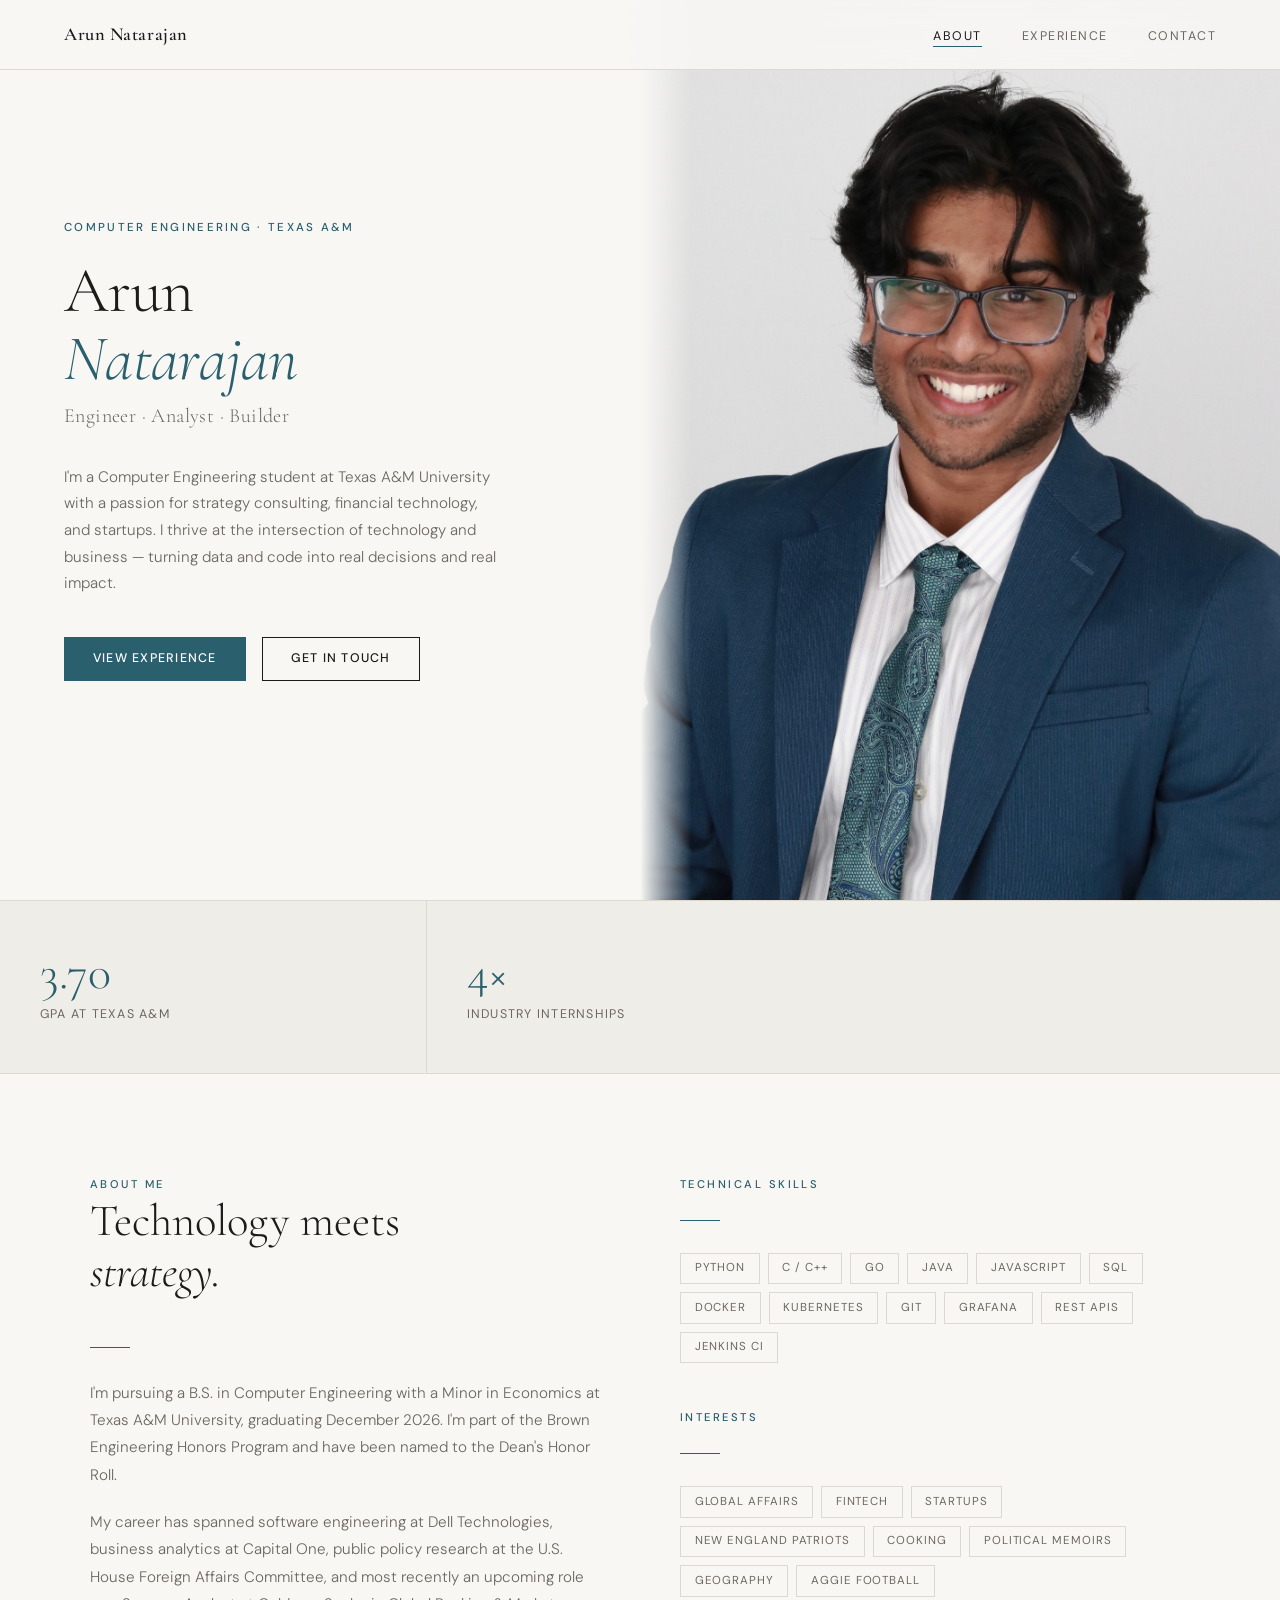
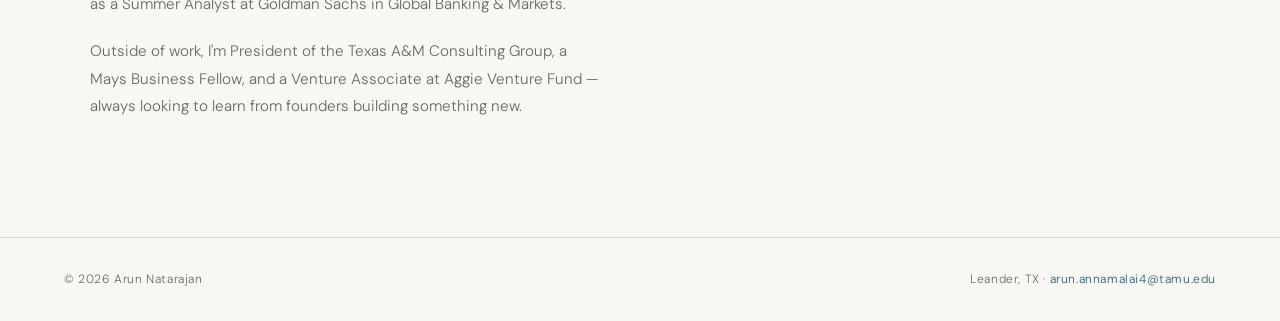
==== index.html @ ffffe1b5 "Initial website commit" ====
<!DOCTYPE html>
<html lang="en">
<head>
  <meta charset="UTF-8" />
  <meta name="viewport" content="width=device-width, initial-scale=1.0" />
  <title>Arun Natarajan</title>
  <link rel="stylesheet" href="style.css" />
</head>
<body>

  <!-- NAV -->
  <nav>
    <a href="index.html" class="nav-logo">Arun Natarajan</a>
    <ul class="nav-links">
      <li><a href="index.html" class="active">About</a></li>
      <li><a href="resume.html">Experience</a></li>
      <li><a href="contact.html">Contact</a></li>
    </ul>
  </nav>

  <!-- HERO -->
  <section class="hero" style="padding:0;">
    <div class="hero-text">
      <span class="hero-eyebrow">Computer Engineering · Texas A&M</span>
      <h1 class="hero-name">Arun<br><em>Natarajan</em></h1>
      <p class="hero-title">Engineer · Analyst · Builder</p>
      <p class="hero-bio">
        I'm a Computer Engineering student at Texas A&M University with a passion
        for strategy consulting, financial technology, and startups. I thrive at
        the intersection of technology and business — turning data and code into
        real decisions and real impact.
      </p>
      <div class="hero-cta">
        <a href="resume.html" class="btn btn-primary">View Experience</a>
        <a href="contact.html" class="btn btn-outline">Get in Touch</a>
      </div>
    </div>
    <div class="hero-image">
      <img src="headshot.jpg" alt="Arun Natarajan" />
    </div>
  </section>

  <!-- HIGHLIGHTS -->
  <section class="highlights" style="padding:0;">
    <div class="highlights-grid">
      <div class="highlight-item">
        <div class="highlight-number">3.70</div>
        <div class="highlight-label">GPA at Texas A&M</div>
      </div>
      <div class="highlight-item">
        <div class="highlight-number">4×</div>
        <div class="highlight-label">Industry Internships</div>
      </div>
    </div>
  </section>

  <!-- ABOUT -->
  <section>
    <div class="about-grid">
      <div>
        <span class="section-label">About Me</span>
        <h2 class="section-title">Technology meets<br><em style="font-family:'Cormorant Garamond',serif;font-style:italic;">strategy.</em></h2>
        <div class="divider"></div>
        <div class="about-text">
          <p>
            I'm pursuing a B.S. in Computer Engineering with a Minor in Economics at Texas A&M
            University, graduating December 2026. I'm part of the Brown Engineering Honors Program
            and have been named to the Dean's Honor Roll.
          </p>
          <p>
            My career has spanned software engineering at Dell Technologies, business analytics at
            Capital One, public policy research at the U.S. House Foreign Affairs Committee, and
            most recently an upcoming role as a Summer Analyst at Goldman Sachs in Global Banking
            & Markets.
          </p>
          <p>
            Outside of work, I'm President of the Texas A&M Consulting Group, a Mays Business
            Fellow, and a Venture Associate at Aggie Venture Fund — always looking to learn from
            founders building something new.
          </p>
        </div>
      </div>
      <div>
        <span class="section-label">Technical Skills</span>
        <div class="divider"></div>
        <div class="skills-grid">
          <span class="skill-tag">Python</span>
          <span class="skill-tag">C / C++</span>
          <span class="skill-tag">Go</span>
          <span class="skill-tag">Java</span>
          <span class="skill-tag">JavaScript</span>
          <span class="skill-tag">SQL</span>
          <span class="skill-tag">Docker</span>
          <span class="skill-tag">Kubernetes</span>
          <span class="skill-tag">Git</span>
          <span class="skill-tag">Grafana</span>
          <span class="skill-tag">REST APIs</span>
          <span class="skill-tag">Jenkins CI</span>
        </div>

        <div style="margin-top:2.5rem;">
          <span class="section-label">Interests</span>
          <div class="divider"></div>
          <div class="skills-grid">
            <span class="skill-tag">Global Affairs</span>
            <span class="skill-tag">FinTech</span>
            <span class="skill-tag">Startups</span>
            <span class="skill-tag">New England Patriots</span>
            <span class="skill-tag">Cooking</span>
            <span class="skill-tag">Political Memoirs</span>
            <span class="skill-tag">Geography</span>
            <span class="skill-tag">Aggie Football</span>
          </div>
        </div>
      </div>
    </div>
  </section>

  <!-- FOOTER -->
  <footer>
    <p>© 2026 Arun Natarajan</p>
    <p>Leander, TX · <a href="mailto:arun.annamalai4@tamu.edu" style="color:var(--accent);text-decoration:none;">arun.annamalai4@tamu.edu</a></p>
  </footer>

  <script>
    // Scroll reveal
    const observer = new IntersectionObserver((entries) => {
      entries.forEach((e, i) => {
        if (e.isIntersecting) {
          setTimeout(() => e.target.classList.add('visible'), i * 120);
        }
      });
    }, { threshold: 0.15 });

    document.querySelectorAll('.highlight-item, .exp-item').forEach(el => observer.observe(el));
  </script>
</body>
</html>
---- style.css ----
@import url('https://fonts.googleapis.com/css2?family=Cormorant+Garamond:ital,wght@0,300;0,400;0,600;1,300;1,400&family=DM+Sans:wght@300;400;500&display=swap');

*, *::before, *::after { box-sizing: border-box; margin: 0; padding: 0; }

:root {
  --bg: #F8F7F4;
  --bg2: #EFEDE8;
  --ink: #1C1C1A;
  --ink-light: #6B6860;
  --accent: #2A5F6E;
  --accent-light: #3E7F90;
  --rule: #DDD9D0;
  --white: #FFFFFF;
  --serif: 'Cormorant Garamond', Georgia, serif;
  --sans: 'DM Sans', sans-serif;
}

html { scroll-behavior: smooth; }

body {
  background: var(--bg);
  color: var(--ink);
  font-family: var(--sans);
  font-weight: 300;
  line-height: 1.6;
  min-height: 100vh;
}

/* ── NAV ── */
nav {
  position: fixed;
  top: 0; left: 0; right: 0;
  z-index: 100;
  display: flex;
  justify-content: space-between;
  align-items: center;
  padding: 1.25rem 4rem;
  background: rgba(248, 247, 244, 0.9);
  backdrop-filter: blur(12px);
  border-bottom: 1px solid var(--rule);
}

.nav-logo {
  font-family: var(--serif);
  font-size: 1.15rem;
  font-weight: 600;
  letter-spacing: 0.03em;
  color: var(--ink);
  text-decoration: none;
}

.nav-links { display: flex; gap: 2.5rem; list-style: none; }

.nav-links a {
  font-family: var(--sans);
  font-size: 0.78rem;
  font-weight: 400;
  letter-spacing: 0.12em;
  text-transform: uppercase;
  color: var(--ink-light);
  text-decoration: none;
  transition: color 0.2s;
  position: relative;
}

.nav-links a::after {
  content: '';
  position: absolute;
  bottom: -3px; left: 0;
  width: 0; height: 1px;
  background: var(--accent);
  transition: width 0.3s ease;
}

.nav-links a:hover, .nav-links a.active { color: var(--ink); }
.nav-links a:hover::after, .nav-links a.active::after { width: 100%; }

/* ── HERO ── */
.hero {
  min-height: 100vh;
  display: grid;
  grid-template-columns: 1fr 1fr;
  padding-top: 5rem;
}

.hero-text {
  display: flex;
  flex-direction: column;
  justify-content: center;
  padding: 6rem 4rem 6rem 4rem;
  animation: fadeUp 0.9s ease both;
}

.hero-eyebrow {
  font-size: 0.72rem;
  letter-spacing: 0.2em;
  text-transform: uppercase;
  color: var(--accent);
  font-weight: 500;
  margin-bottom: 1.25rem;
}

.hero-name {
  font-family: var(--serif);
  font-size: clamp(3rem, 5vw, 5rem);
  font-weight: 300;
  line-height: 1.05;
  letter-spacing: -0.01em;
  color: var(--ink);
  margin-bottom: 0.5rem;
}

.hero-name em {
  font-style: italic;
  color: var(--accent);
}

.hero-title {
  font-family: var(--serif);
  font-size: 1.25rem;
  font-weight: 300;
  color: var(--ink-light);
  margin-bottom: 2rem;
  letter-spacing: 0.02em;
}

.hero-bio {
  font-size: 0.95rem;
  color: var(--ink-light);
  max-width: 440px;
  line-height: 1.75;
  margin-bottom: 2.5rem;
}

.hero-cta {
  display: flex;
  gap: 1rem;
  flex-wrap: wrap;
}

.btn {
  display: inline-block;
  padding: 0.7rem 1.75rem;
  font-family: var(--sans);
  font-size: 0.78rem;
  letter-spacing: 0.1em;
  text-transform: uppercase;
  text-decoration: none;
  font-weight: 500;
  transition: all 0.25s ease;
  cursor: pointer;
}

.btn-primary {
  background: var(--accent);
  color: var(--white);
  border: 1px solid var(--accent);
}

.btn-primary:hover {
  background: var(--accent-light);
  border-color: var(--accent-light);
}

.btn-outline {
  background: transparent;
  color: var(--ink);
  border: 1px solid var(--ink);
}

.btn-outline:hover {
  background: var(--ink);
  color: var(--white);
}

.hero-image {
  position: relative;
  overflow: hidden;
  background: var(--bg2);
  animation: fadeIn 1.1s ease both 0.2s;
}

.hero-image img {
  width: 100%;
  height: 100%;
  object-fit: cover;
  object-position: center top;
  filter: grayscale(15%);
}

.hero-image::after {
  content: '';
  position: absolute;
  inset: 0;
  background: linear-gradient(to right, var(--bg) 0%, transparent 8%);
  pointer-events: none;
}

/* ── SECTION BASICS ── */
section { padding: 6rem 4rem; }

.section-label {
  font-size: 0.7rem;
  letter-spacing: 0.22em;
  text-transform: uppercase;
  color: var(--accent);
  font-weight: 500;
  margin-bottom: 0.75rem;
}

.section-title {
  font-family: var(--serif);
  font-size: clamp(2rem, 3.5vw, 3rem);
  font-weight: 300;
  line-height: 1.15;
  color: var(--ink);
  margin-bottom: 3rem;
}

.divider {
  width: 40px;
  height: 1px;
  background: var(--accent);
  margin: 1.5rem 0 2rem;
}

/* ── HIGHLIGHTS GRID ── */
.highlights {
  background: var(--bg2);
  border-top: 1px solid var(--rule);
  border-bottom: 1px solid var(--rule);
}

.highlights-grid {
  display: grid;
  grid-template-columns: repeat(3, 1fr);
  gap: 0;
}

.highlight-item {
  padding: 3rem 2.5rem;
  border-right: 1px solid var(--rule);
  opacity: 0;
  transform: translateY(20px);
  transition: opacity 0.6s ease, transform 0.6s ease;
}

.highlight-item.visible { opacity: 1; transform: translateY(0); }
.highlight-item:last-child { border-right: none; }

.highlight-number {
  font-family: var(--serif);
  font-size: 3rem;
  font-weight: 300;
  color: var(--accent);
  line-height: 1;
  margin-bottom: 0.5rem;
}

.highlight-label {
  font-size: 0.78rem;
  letter-spacing: 0.1em;
  text-transform: uppercase;
  color: var(--ink-light);
  font-weight: 400;
}

/* ── ABOUT SECTION ── */
.about-grid {
  display: grid;
  grid-template-columns: 1fr 1fr;
  gap: 5rem;
  align-items: start;
  max-width: 1100px;
  margin: 0 auto;
}

.about-text p {
  color: var(--ink-light);
  margin-bottom: 1.25rem;
  font-size: 0.95rem;
  line-height: 1.8;
}

.skills-grid {
  display: flex;
  flex-wrap: wrap;
  gap: 0.5rem;
  margin-top: 1.5rem;
}

.skill-tag {
  font-size: 0.72rem;
  letter-spacing: 0.08em;
  text-transform: uppercase;
  padding: 0.35rem 0.85rem;
  border: 1px solid var(--rule);
  color: var(--ink-light);
  font-weight: 400;
  transition: all 0.2s;
}

.skill-tag:hover {
  border-color: var(--accent);
  color: var(--accent);
}

/* ── RESUME PAGE ── */
.resume-layout {
  max-width: 900px;
  margin: 0 auto;
  padding: 8rem 2rem 5rem;
}

.resume-section { margin-bottom: 4rem; }

.resume-section-title {
  font-size: 0.7rem;
  letter-spacing: 0.22em;
  text-transform: uppercase;
  color: var(--accent);
  font-weight: 500;
  padding-bottom: 0.75rem;
  border-bottom: 1px solid var(--rule);
  margin-bottom: 2rem;
}

.exp-item {
  display: grid;
  grid-template-columns: 1fr auto;
  gap: 1rem;
  margin-bottom: 2.5rem;
  padding-bottom: 2.5rem;
  border-bottom: 1px solid var(--rule);
  opacity: 0;
  transform: translateY(16px);
  transition: opacity 0.5s ease, transform 0.5s ease;
}

.exp-item.visible { opacity: 1; transform: translateY(0); }
.exp-item:last-child { border-bottom: none; }

.exp-company {
  font-family: var(--serif);
  font-size: 1.35rem;
  font-weight: 400;
  color: var(--ink);
  margin-bottom: 0.15rem;
}

.exp-role {
  font-size: 0.82rem;
  letter-spacing: 0.06em;
  color: var(--accent);
  font-weight: 500;
  text-transform: uppercase;
  margin-bottom: 0.75rem;
}

.exp-meta {
  text-align: right;
  font-size: 0.78rem;
  color: var(--ink-light);
  line-height: 1.6;
  white-space: nowrap;
}

.exp-bullets {
  list-style: none;
  padding: 0;
}

.exp-bullets li {
  font-size: 0.88rem;
  color: var(--ink-light);
  line-height: 1.7;
  padding-left: 1rem;
  position: relative;
  margin-bottom: 0.35rem;
}

.exp-bullets li::before {
  content: '—';
  position: absolute;
  left: 0;
  color: var(--rule);
  font-size: 0.8rem;
}

/* ── CONTACT PAGE ── */
.contact-layout {
  max-width: 700px;
  margin: 0 auto;
  padding: 8rem 2rem 5rem;
}

.contact-intro {
  font-family: var(--serif);
  font-size: clamp(1.8rem, 3vw, 2.8rem);
  font-weight: 300;
  line-height: 1.25;
  color: var(--ink);
  margin-bottom: 1.5rem;
}

.contact-intro em {
  font-style: italic;
  color: var(--accent);
}

.contact-sub {
  font-size: 0.95rem;
  color: var(--ink-light);
  line-height: 1.75;
  margin-bottom: 3.5rem;
  max-width: 480px;
}

.contact-links { display: flex; flex-direction: column; gap: 0; }

.contact-link {
  display: flex;
  align-items: center;
  justify-content: space-between;
  padding: 1.5rem 0;
  border-bottom: 1px solid var(--rule);
  text-decoration: none;
  color: var(--ink);
  transition: all 0.2s;
  group: true;
}

.contact-link:first-child { border-top: 1px solid var(--rule); }

.contact-link-left {
  display: flex;
  align-items: center;
  gap: 1.25rem;
}

.contact-link-icon {
  width: 38px; height: 38px;
  border: 1px solid var(--rule);
  display: flex;
  align-items: center;
  justify-content: center;
  transition: all 0.2s;
}

.contact-link-icon svg {
  width: 16px; height: 16px;
  stroke: var(--ink-light);
  transition: stroke 0.2s;
}

.contact-link-label {
  font-size: 0.72rem;
  letter-spacing: 0.15em;
  text-transform: uppercase;
  color: var(--ink-light);
  display: block;
  margin-bottom: 0.15rem;
  transition: color 0.2s;
}

.contact-link-value {
  font-size: 0.95rem;
  color: var(--ink);
  font-weight: 400;
}

.contact-link-arrow {
  font-size: 1.1rem;
  color: var(--rule);
  transition: all 0.2s;
}

.contact-link:hover { padding-left: 0.5rem; }
.contact-link:hover .contact-link-icon { background: var(--accent); border-color: var(--accent); }
.contact-link:hover .contact-link-icon svg { stroke: white; }
.contact-link:hover .contact-link-label { color: var(--accent); }
.contact-link:hover .contact-link-arrow { color: var(--accent); transform: translateX(4px); }

/* ── FOOTER ── */
footer {
  padding: 2rem 4rem;
  border-top: 1px solid var(--rule);
  display: flex;
  justify-content: space-between;
  align-items: center;
}

footer p {
  font-size: 0.75rem;
  color: var(--ink-light);
  letter-spacing: 0.05em;
}

/* ── ANIMATIONS ── */
@keyframes fadeUp {
  from { opacity: 0; transform: translateY(24px); }
  to   { opacity: 1; transform: translateY(0); }
}

@keyframes fadeIn {
  from { opacity: 0; }
  to   { opacity: 1; }
}

/* ── RESPONSIVE ── */
@media (max-width: 900px) {
  nav { padding: 1rem 1.5rem; }
  .nav-links { gap: 1.5rem; }
  .hero { grid-template-columns: 1fr; }
  .hero-text { padding: 7rem 1.5rem 3rem; }
  .hero-image { height: 55vw; }
  .hero-image::after { background: linear-gradient(to bottom, var(--bg) 0%, transparent 10%); }
  section { padding: 4rem 1.5rem; }
  .about-grid { grid-template-columns: 1fr; gap: 2.5rem; }
  .highlights-grid { grid-template-columns: 1fr; }
  .highlight-item { border-right: none; border-bottom: 1px solid var(--rule); }
  footer { padding: 1.5rem; flex-direction: column; gap: 0.5rem; text-align: center; }
  .exp-item { grid-template-columns: 1fr; }
  .exp-meta { text-align: left; }
}
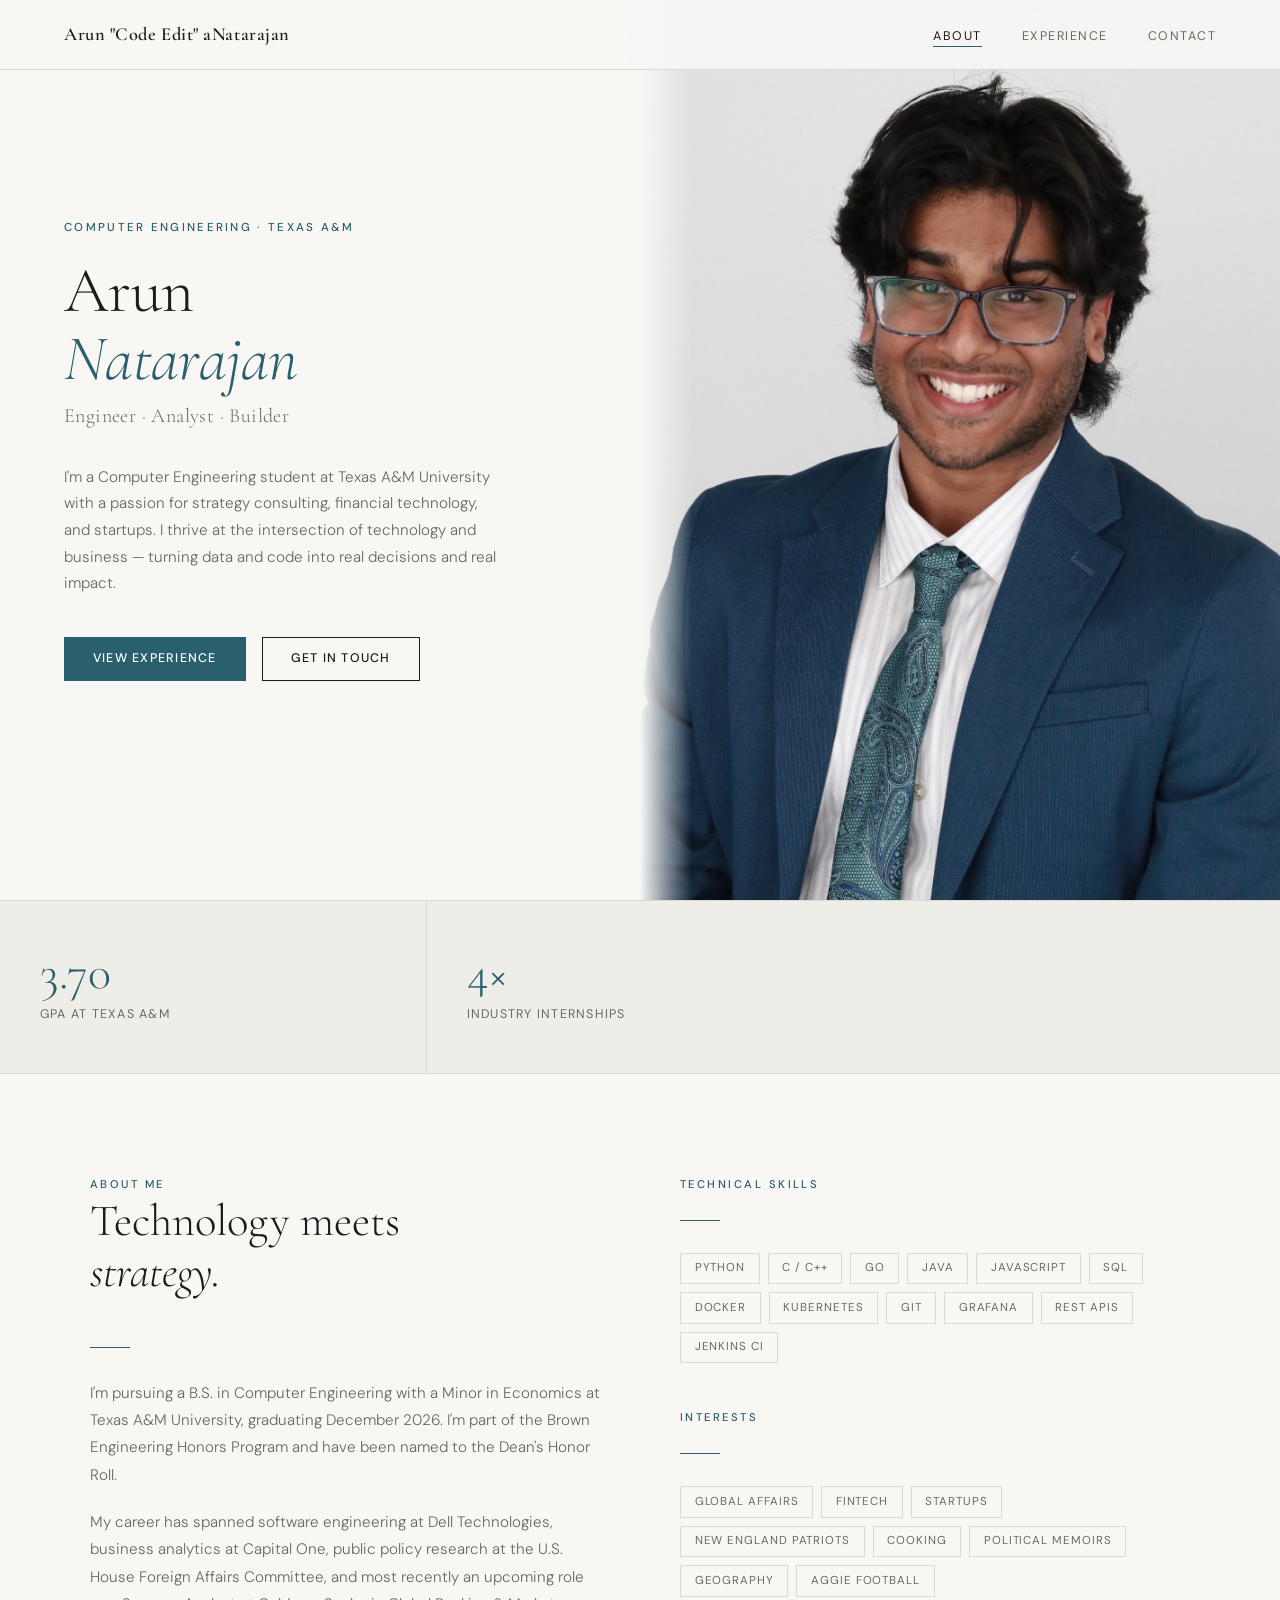
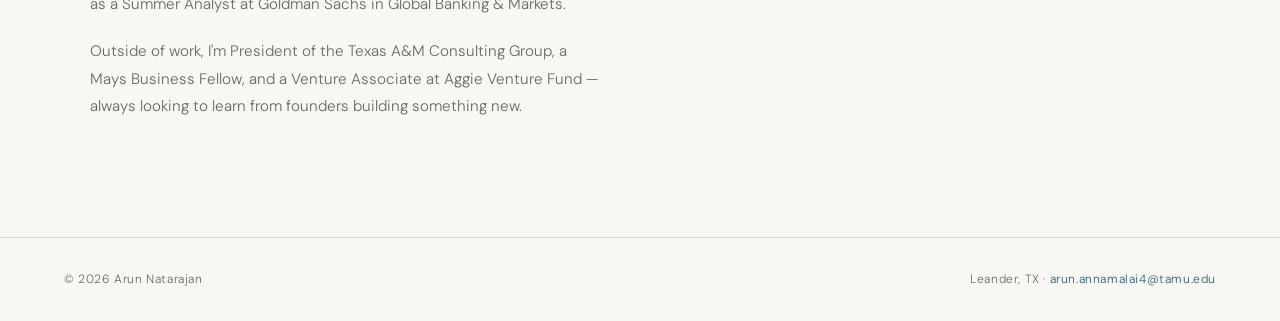
==== commit c5537abf: "Update name" ====
--- a/index.html
+++ b/index.html
@@ -10,7 +10,7 @@
 
   <!-- NAV -->
   <nav>
-    <a href="index.html" class="nav-logo">Arun Natarajan</a>
+    <a href="index.html" class="nav-logo">Arun "Code Edit" aNatarajan</a>
     <ul class="nav-links">
       <li><a href="index.html" class="active">About</a></li>
       <li><a href="resume.html">Experience</a></li>
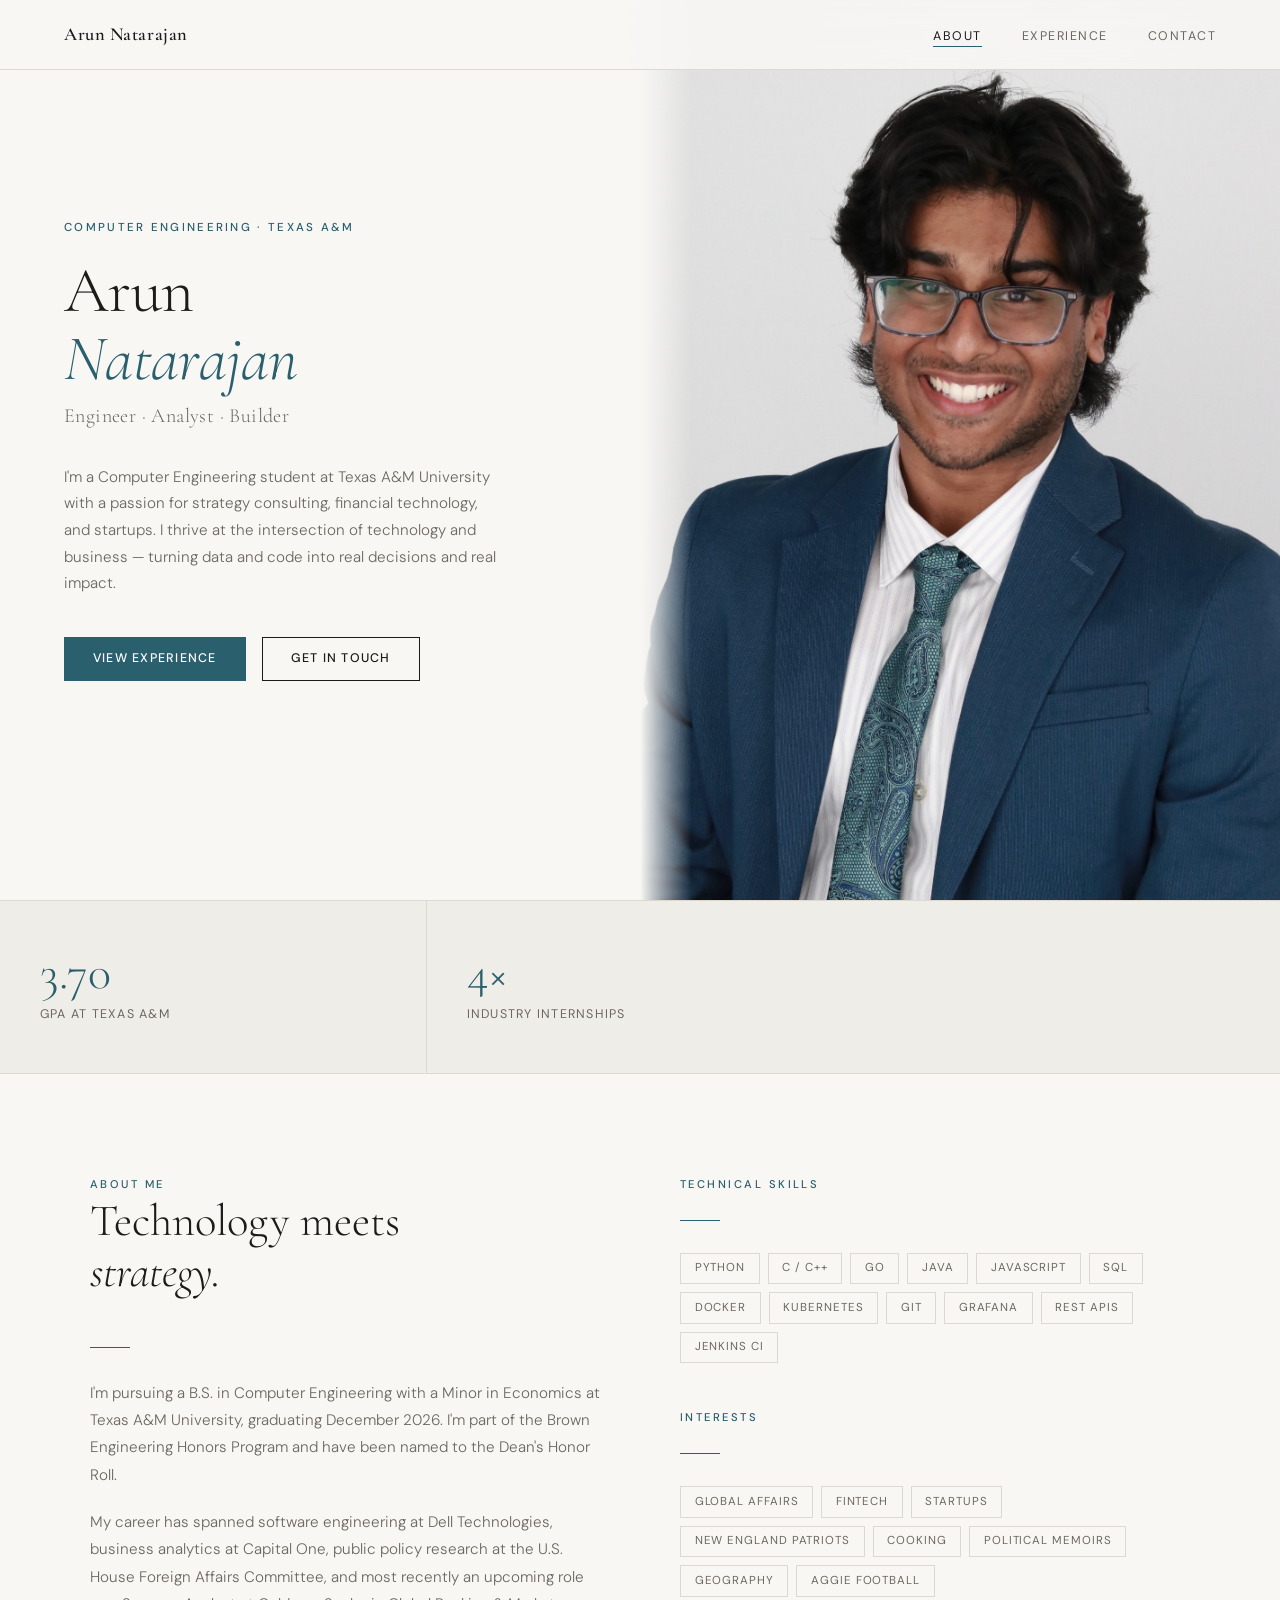
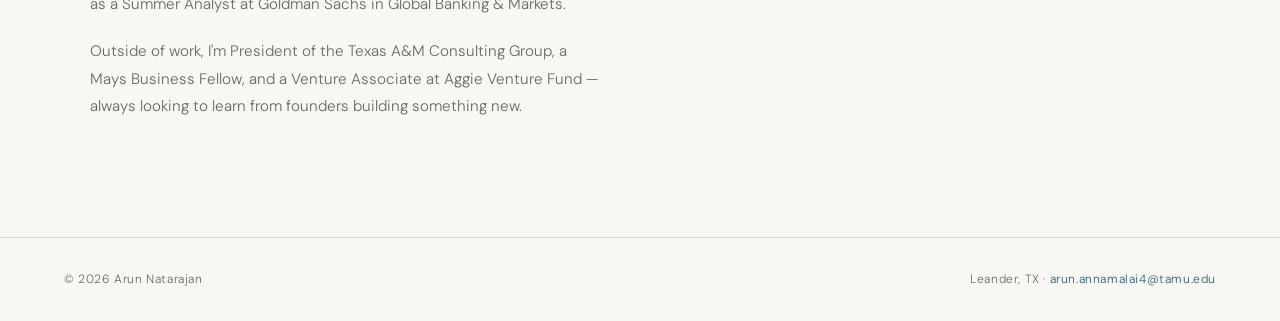
==== commit 103743de: "W/o edit" ====
--- a/index.html
+++ b/index.html
@@ -10,7 +10,7 @@
 
   <!-- NAV -->
   <nav>
-    <a href="index.html" class="nav-logo">Arun "Code Edit" aNatarajan</a>
+    <a href="index.html" class="nav-logo">Arun Natarajan</a>
     <ul class="nav-links">
       <li><a href="index.html" class="active">About</a></li>
       <li><a href="resume.html">Experience</a></li>
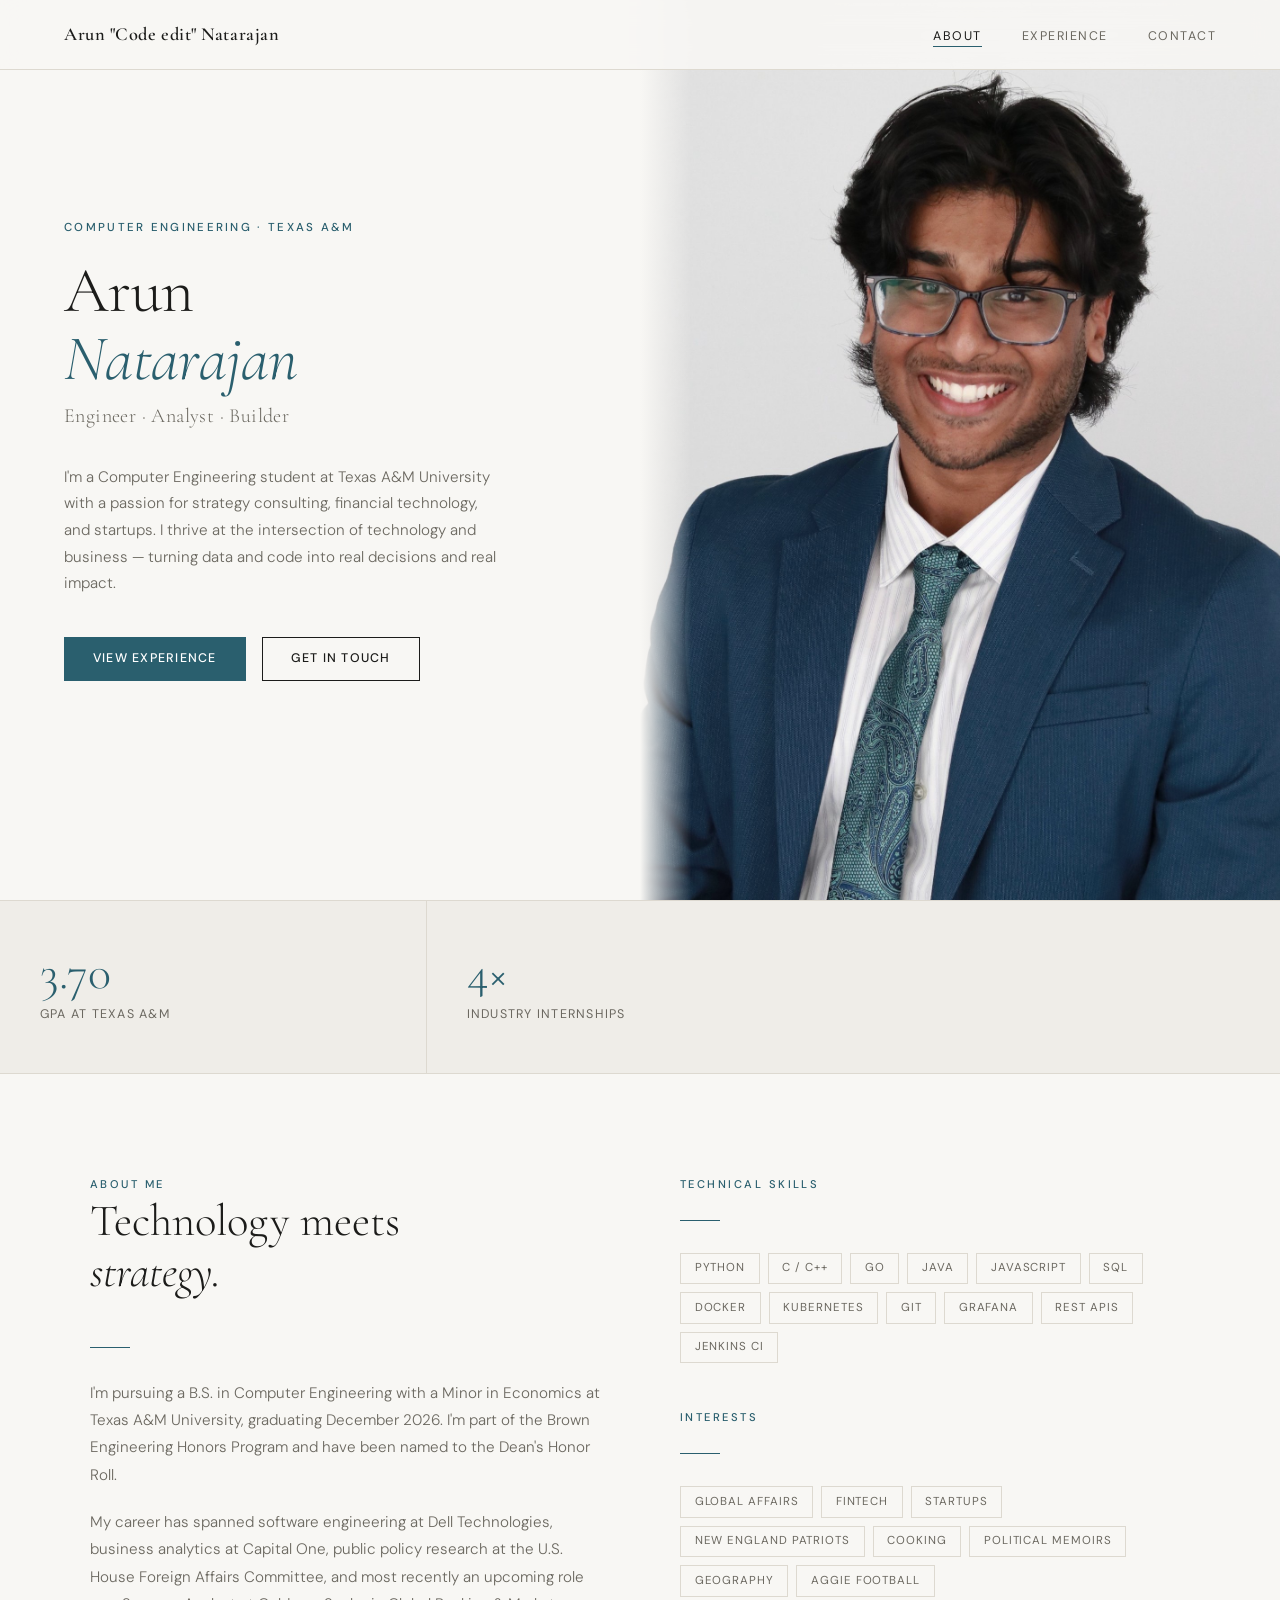
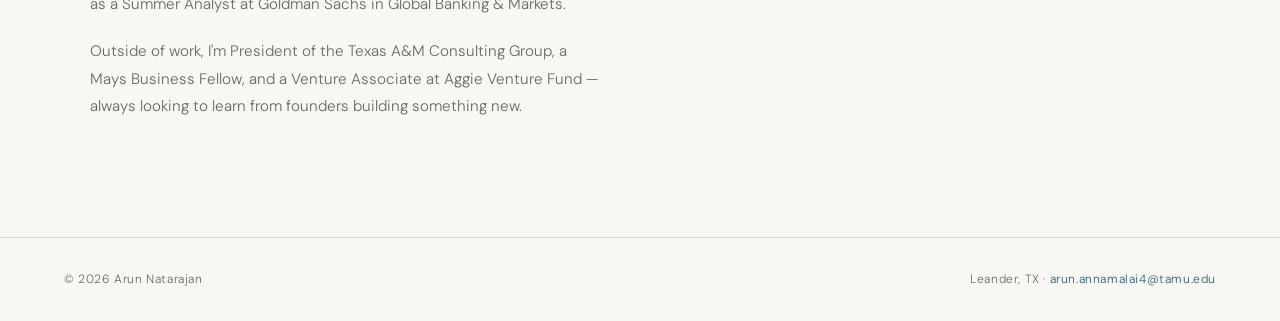
==== commit 7c397e10: "w/ edit" ====
--- a/index.html
+++ b/index.html
@@ -10,7 +10,7 @@
 
   <!-- NAV -->
   <nav>
-    <a href="index.html" class="nav-logo">Arun Natarajan</a>
+    <a href="index.html" class="nav-logo">Arun "Code edit" Natarajan</a>
     <ul class="nav-links">
       <li><a href="index.html" class="active">About</a></li>
       <li><a href="resume.html">Experience</a></li>
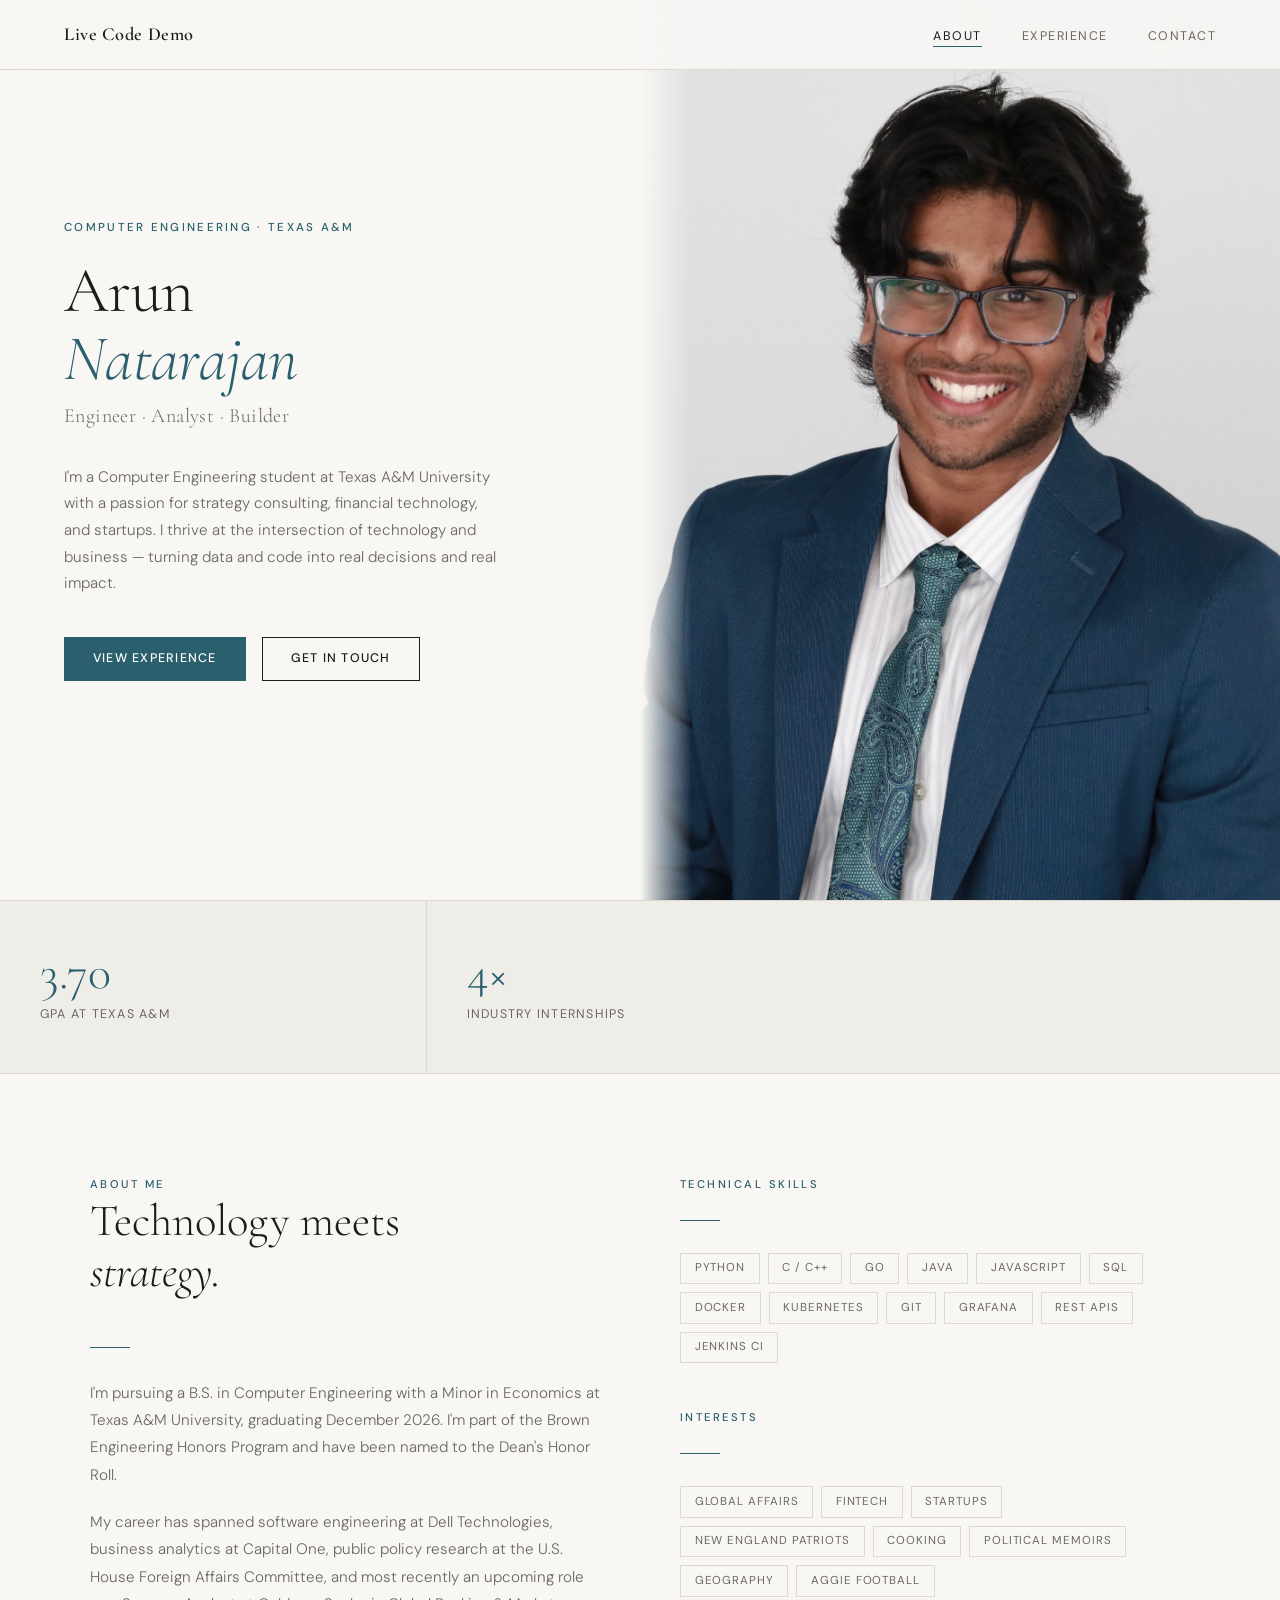
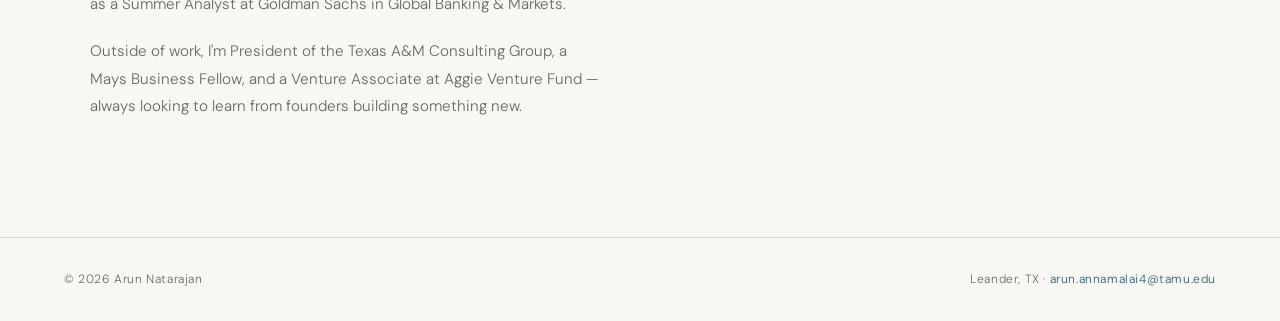
==== commit ceb14618: "Live Demo" ====
--- a/index.html
+++ b/index.html
@@ -10,7 +10,7 @@
 
   <!-- NAV -->
   <nav>
-    <a href="index.html" class="nav-logo">Arun "Code edit" Natarajan</a>
+    <a href="index.html" class="nav-logo">Live Code Demo</a>
     <ul class="nav-links">
       <li><a href="index.html" class="active">About</a></li>
       <li><a href="resume.html">Experience</a></li>
